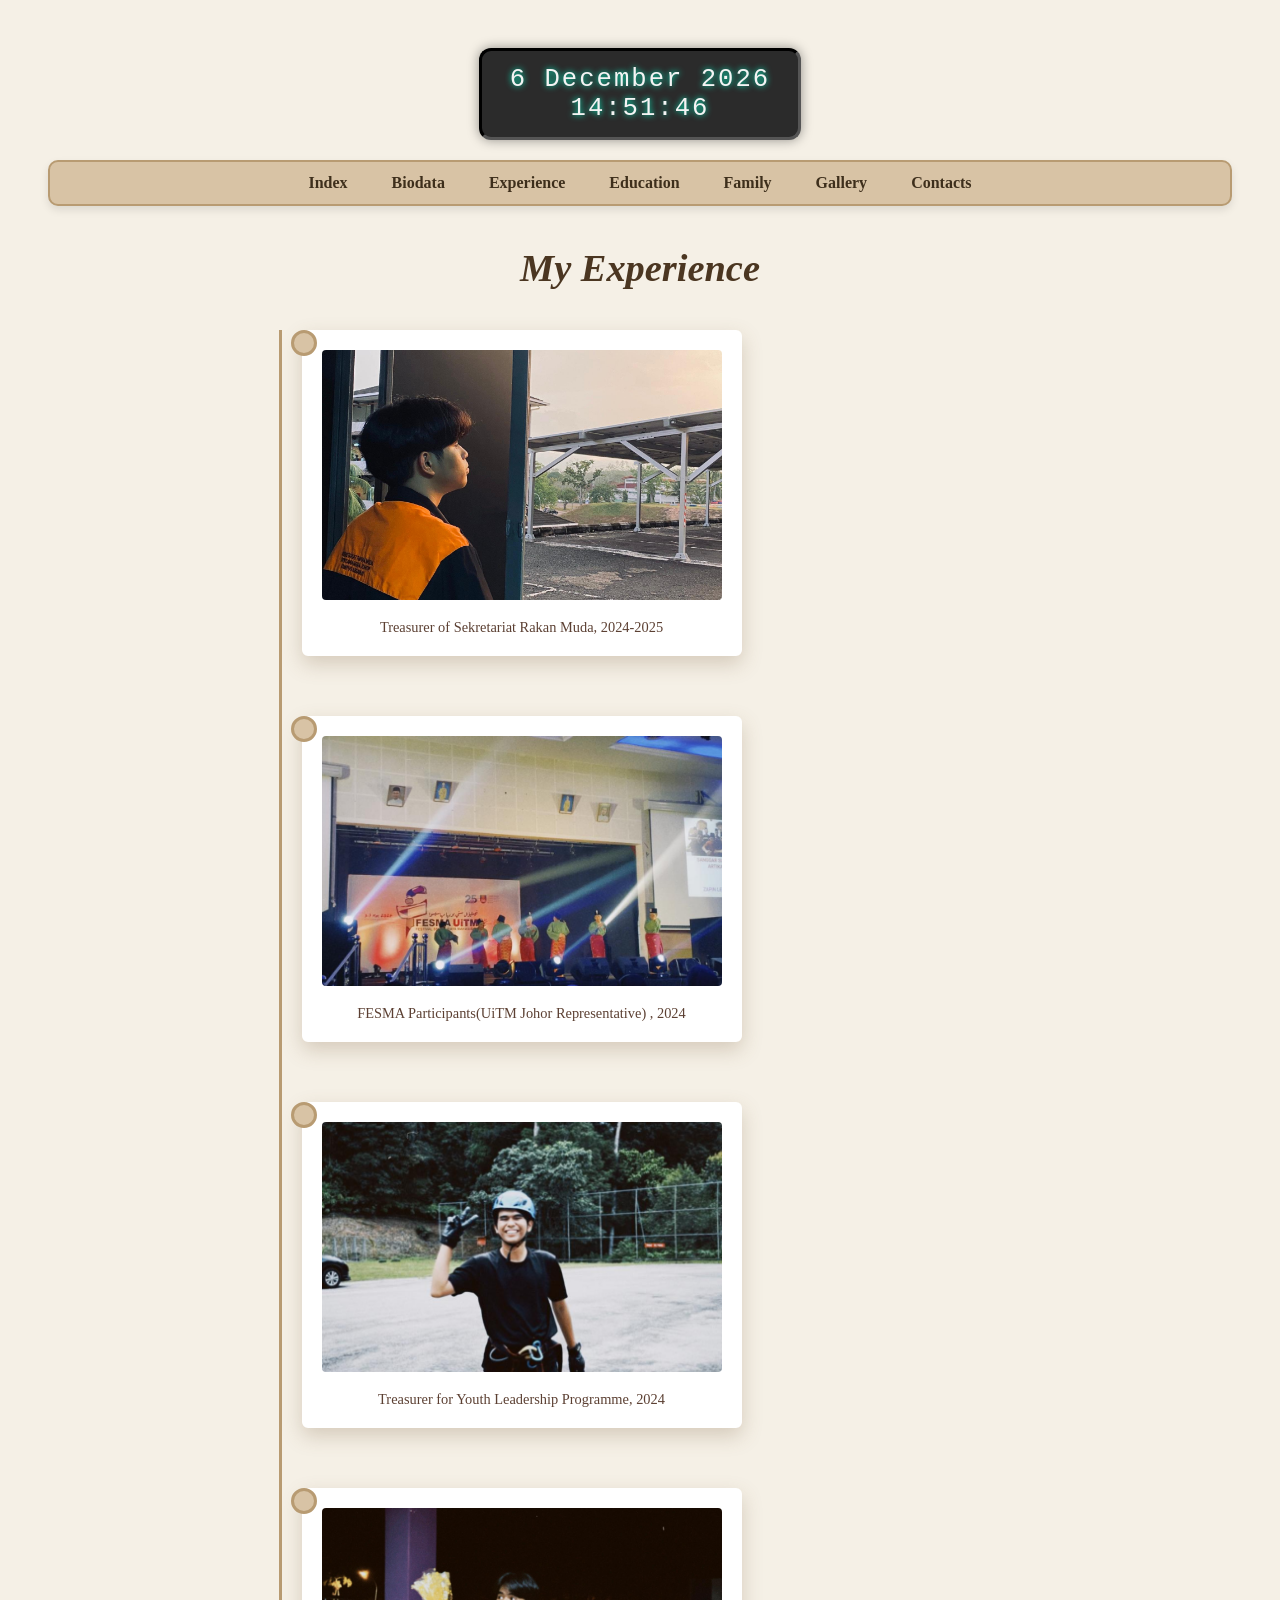
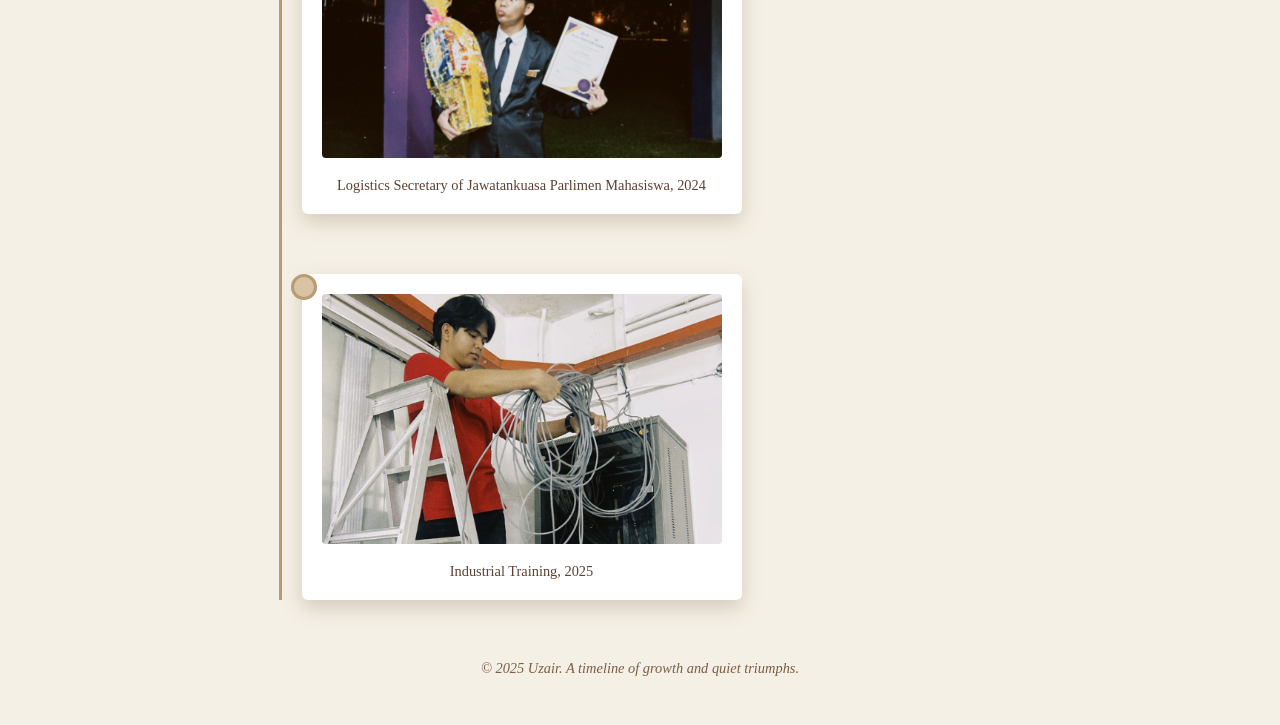
==== experience.html @ e64a84ff "Add files via upload" ====
<!DOCTYPE html>
<html lang="en">
<head>
  <meta charset="UTF-8">
  <title>Experience</title>
  <style>
    body {
      font-family: 'Georgia', serif;
      background-image: url('https://www.transparenttextures.com/patterns/old-map.png');
      background-color: #f5f0e6;
      color: #3e2f1c;
      padding: 40px;
    }

#clock-container {
  text-align: center;
  margin-bottom: 20px;
}

#clock {
  font-family: 'Courier New', monospace;
  font-size: 1.6em;
  color: #f4f4f4;
  background-color: #2b2b2b;
  border: 3px inset #555;
  padding: 14px 28px;
  border-radius: 12px;
  display: inline-block;
  box-shadow: 0 0 12px rgba(0,0,0,0.4);
  letter-spacing: 2px;
  text-shadow: 0 0 6px #00ffcc;
}

    .navbar {
      background-color: #d8c3a5;
      border: 2px solid #b89b72;
      padding: 12px;
      margin-bottom: 40px;
      border-radius: 10px;
      text-align: center;
      box-shadow: 0 4px 8px rgba(0,0,0,0.1);
    }

    .navbar a {
      color: #3e2f1c;
      text-decoration: none;
      margin: 0 20px;
      font-weight: bold;
      font-family: 'Palatino Linotype', serif;
    }

    .navbar a:hover { text-decoration: underline; }

    h1 {
      font-family: 'Palatino Linotype', serif;
      font-style: italic;
      font-size: 2.4em;
      color: #4b3621;
      text-align: center;
      margin-bottom: 40px;
    }

    .timeline {
      position: relative;
      margin: 0 auto;
      max-width: 700px;
      padding-left: 20px;
      border-left: 3px solid #b89b72;
    }

    .timeline-entry {
      position: relative;
      margin-bottom: 60px;
      opacity: 0;
      transform: translateY(40px);
      transition: opacity 1.2s ease-out, transform 1.2s ease-out;
    }

    .timeline-entry.visible {
      opacity: 1;
      transform: translateY(0);
    }

    .timeline-entry::before {
      content: '';
      position: absolute;
      left: -11px;
      top: 0;
      width: 20px;
      height: 20px;
      background-color: #d8c3a5;
      border: 3px solid #b89b72;
      border-radius: 50%;
    }

    .polaroid {
      background-color: #fff;
      border: 10px solid #fff;
      border-radius: 6px;
      box-shadow: 0 8px 20px rgba(120, 90, 60, 0.25);
      padding: 10px;
      text-align: center;
      width: 100%;
      max-width: 400px;
      margin-top: 10px;
    }

    .polaroid img {
      width: 100%;
      height: 250px;
      object-fit: cover;
      border-radius: 4px;
      margin-bottom: 10px;
    }

    .caption {
      font-family: 'Georgia', serif;   /* Normal serif font */
  font-size: 0.9em;
  color: #5c4033;
  margin-top: 5px;
  animation: glow 2s ease-in-out infinite alternate;

    }

    @keyframes glow {
      from {
        text-shadow: 0 0 5px rgba(255, 235, 200, 0.4);
      }
      to {
        text-shadow: 0 0 15px rgba(255, 235, 200, 0.8);
      }
    }

    .footer {
      text-align: center;
      font-size: 0.9em;
      color: #7b5e45;
      margin-top: 50px;
      font-style: italic;
    }
  </style>
</head>

<script>
  function revealOnScroll() {
    const entries = document.querySelectorAll('.timeline-entry');
    const windowHeight = window.innerHeight;

    entries.forEach(entry => {
      const position = entry.getBoundingClientRect().top;
      if (position < windowHeight - 100) {
        entry.classList.add('visible');
      }
    });
  }

  window.addEventListener('scroll', revealOnScroll);
  window.addEventListener('load', revealOnScroll);
</script>

<body>

<div id="clock-container">
  <div id="clock"></div>
</div>

  <div class="navbar">
      <a href="index.html">Index</a>
      <a href="biodata.html">Biodata</a>
      <a href="experience.html">Experience</a>
      <a href="education.html">Education</a>
      <a href="family.html">Family</a>
      <a href="gallery.html">Gallery</a>
      <a href="contacts.html">Contacts</a>
  </div>

  <h1>My Experience</h1>

  <div class="timeline">
    <div class="timeline-entry">
      <div class="polaroid">
        <img src="experience1.jpg" alt="Experience 1">
        <div class="caption">Treasurer of Sekretariat Rakan Muda, 2024-2025</div>
      </div>
    </div>

    <div class="timeline-entry">
      <div class="polaroid">
        <img src="experience4.jpg" alt="Experience 2">
        <div class="caption">FESMA Participants(UiTM Johor Representative) , 2024</div>
      </div>
    </div>

    <div class="timeline-entry">
      <div class="polaroid">
        <img src="experience2.jpg" alt="Experience 3">
        <div class="caption">Treasurer for Youth Leadership Programme, 2024</div>
      </div>
    </div>

    <div class="timeline-entry">
      <div class="polaroid">
        <img src="experience3.jpg" alt="Experience 4">
        <div class="caption">Logistics Secretary of Jawatankuasa Parlimen Mahasiswa, 2024</div>
      </div>
    </div>

    <div class="timeline-entry">
      <div class="polaroid">
        <img src="experience5.jpg" alt="Experience 5">
        <div class="caption">Industrial Training, 2025</div>
      </div>
    </div>
  </div>

  <div class="footer">
    &copy; 2025 Uzair. A timeline of growth and quiet triumphs.
  </div>

  <script>
    function revealOnScroll() {
      const entries = document.querySelectorAll('.timeline-entry');
      const windowHeight = window.innerHeight;

      entries.forEach(entry => {
        const position = entry.getBoundingClientRect().top;
        if (position < windowHeight - 100) {
          entry.classList.add('visible');
        }
      });
    }

    window.addEventListener('scroll', revealOnScroll);
    window.addEventListener('load', revealOnScroll);
  </script>

<script>
function updateClock() {
  const options = {
    timeZone: 'Asia/Kuala_Lumpur',
    hour: '2-digit',
    minute: '2-digit',
    second: '2-digit',
    year: 'numeric',
    month: 'long',
    day: 'numeric'
  };

  const now = new Date();
  const formatter = new Intl.DateTimeFormat('en-GB', options);
  const parts = formatter.formatToParts(now);

  let dateStr = '';
  let timeStr = '';
  parts.forEach(part => {
    if (['year', 'month', 'day'].includes(part.type)) {
      dateStr += part.value + ' ';
    }
    if (['hour', 'minute', 'second'].includes(part.type)) {
      timeStr += part.value + (part.type !== 'second' ? ':' : '');
    }
  });

  document.getElementById('clock').innerHTML = 
    `${dateStr.trim()}<br>${timeStr}`;
}

setInterval(updateClock, 1000);
updateClock();
</script>

</body>
</html>
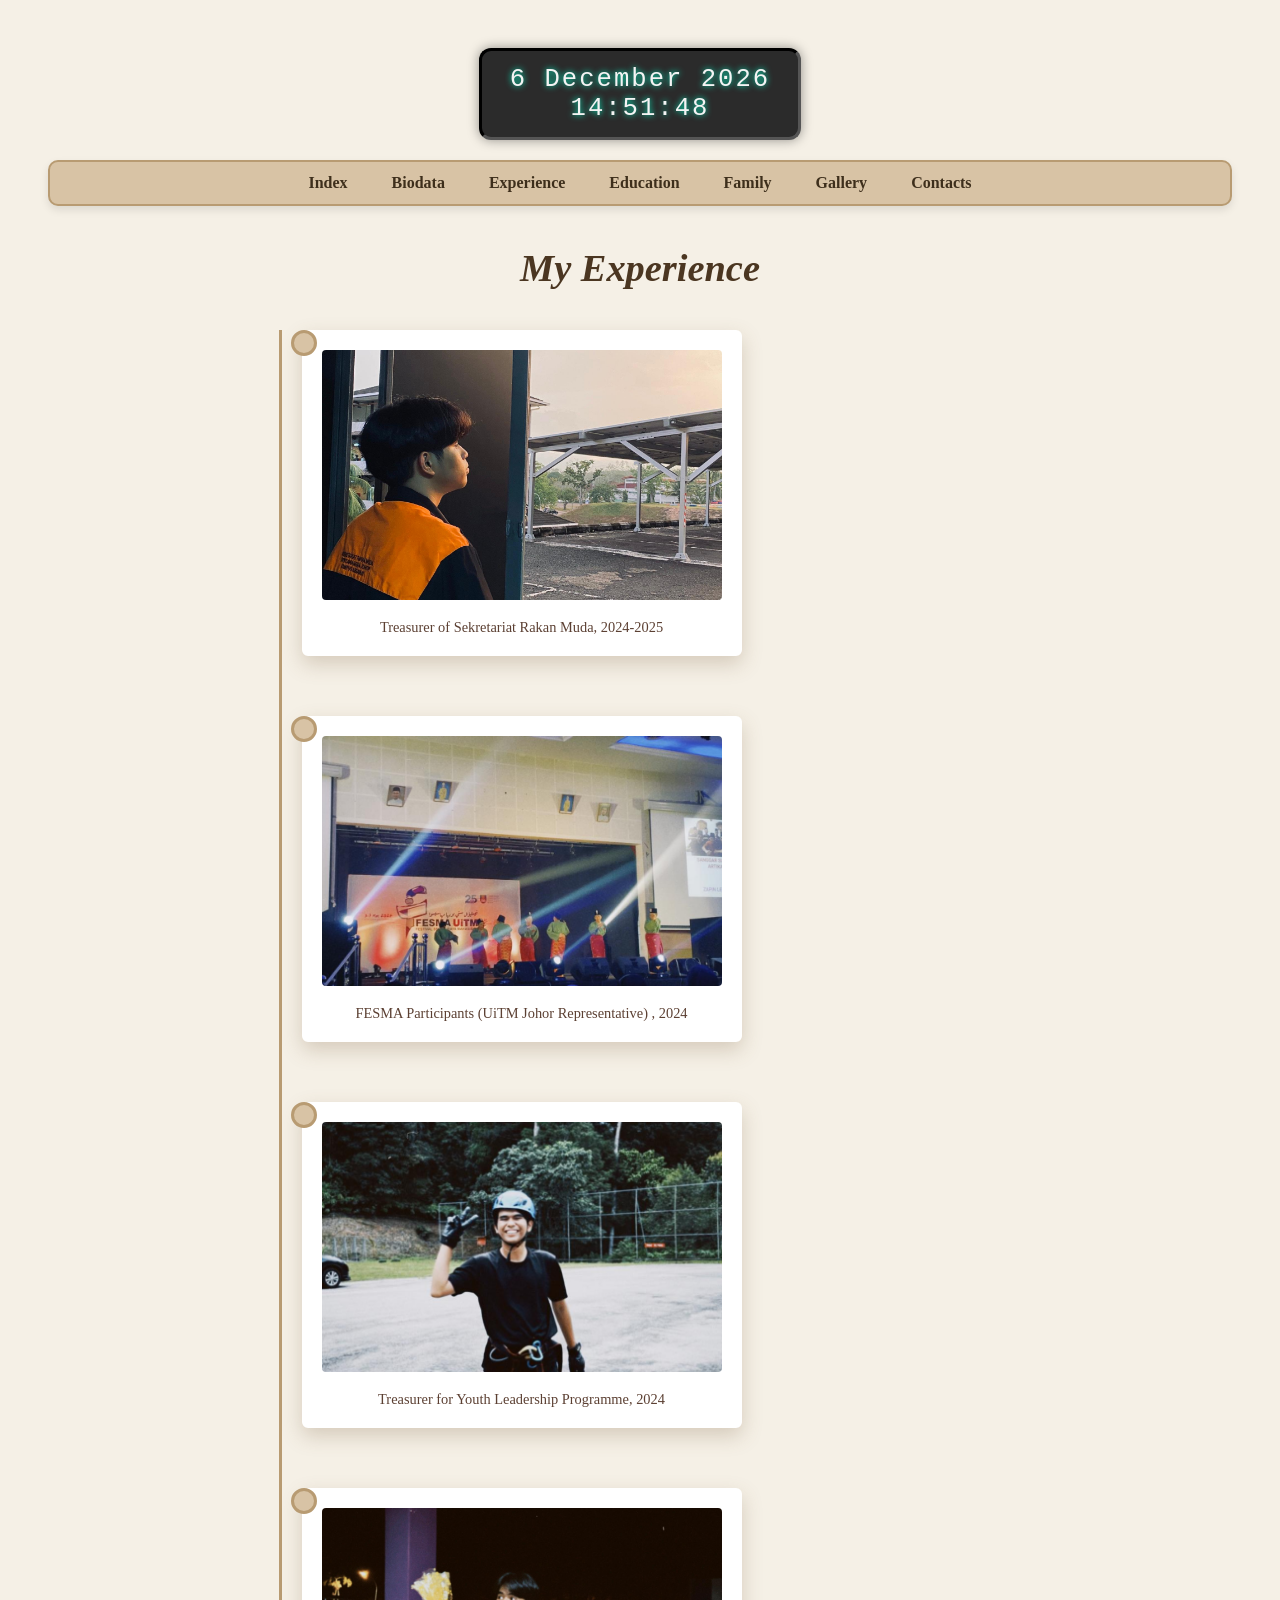
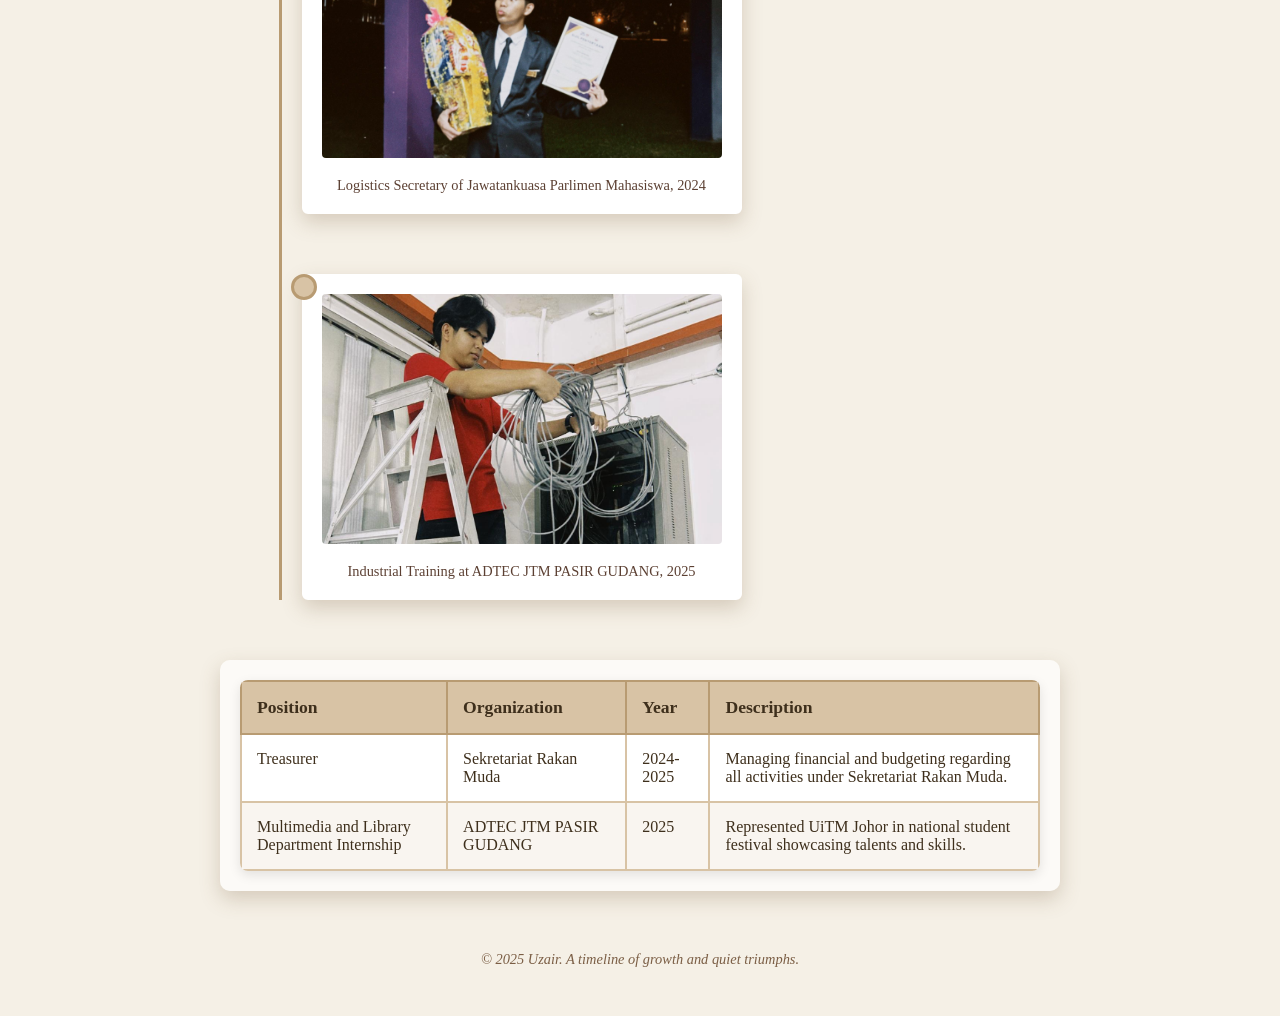
==== commit dac256db: "Update experience.html" ====
--- a/experience.html
+++ b/experience.html
@@ -12,24 +12,24 @@
       padding: 40px;
     }
 
-#clock-container {
-  text-align: center;
-  margin-bottom: 20px;
-}
-
-#clock {
-  font-family: 'Courier New', monospace;
-  font-size: 1.6em;
-  color: #f4f4f4;
-  background-color: #2b2b2b;
-  border: 3px inset #555;
-  padding: 14px 28px;
-  border-radius: 12px;
-  display: inline-block;
-  box-shadow: 0 0 12px rgba(0,0,0,0.4);
-  letter-spacing: 2px;
-  text-shadow: 0 0 6px #00ffcc;
-}
+    #clock-container {
+      text-align: center;
+      margin-bottom: 20px;
+    }
+
+    #clock {
+      font-family: 'Courier New', monospace;
+      font-size: 1.6em;
+      color: #f4f4f4;
+      background-color: #2b2b2b;
+      border: 3px inset #555;
+      padding: 14px 28px;
+      border-radius: 12px;
+      display: inline-block;
+      box-shadow: 0 0 12px rgba(0,0,0,0.4);
+      letter-spacing: 2px;
+      text-shadow: 0 0 6px #00ffcc;
+    }
 
     .navbar {
       background-color: #d8c3a5;
@@ -49,7 +49,9 @@
       font-family: 'Palatino Linotype', serif;
     }
 
-    .navbar a:hover { text-decoration: underline; }
+    .navbar a:hover { 
+      text-decoration: underline; 
+    }
 
     h1 {
       font-family: 'Palatino Linotype', serif;
@@ -114,12 +116,11 @@
     }
 
     .caption {
-      font-family: 'Georgia', serif;   /* Normal serif font */
-  font-size: 0.9em;
-  color: #5c4033;
-  margin-top: 5px;
-  animation: glow 2s ease-in-out infinite alternate;
-
+      font-family: 'Georgia', serif;
+      font-size: 0.9em;
+      color: #5c4033;
+      margin-top: 5px;
+      animation: glow 2s ease-in-out infinite alternate;
     }
 
     @keyframes glow {
@@ -131,6 +132,52 @@
       }
     }
 
+    /* Table Styles */
+    .table-container {
+      max-width: 800px;
+      margin: 60px auto;
+      padding: 20px;
+      background-color: rgba(255, 255, 255, 0.7);
+      border-radius: 10px;
+      box-shadow: 0 8px 20px rgba(120, 90, 60, 0.25);
+    }
+
+    .experience-table {
+      width: 100%;
+      border-collapse: collapse;
+      font-family: 'Georgia', serif;
+      background-color: #fff;
+      border-radius: 8px;
+      overflow: hidden;
+      box-shadow: 0 4px 12px rgba(0,0,0,0.1);
+    }
+
+    .experience-table th {
+      background-color: #d8c3a5;
+      color: #3e2f1c;
+      padding: 15px;
+      text-align: left;
+      font-weight: bold;
+      border: 2px solid #b89b72;
+      font-size: 1.1em;
+    }
+
+    .experience-table td {
+      padding: 15px;
+      border: 2px solid #d8c3a5;
+      color: #3e2f1c;
+      vertical-align: top;
+    }
+
+    .experience-table tr:nth-child(even) {
+      background-color: #f9f5f0;
+    }
+
+    .experience-table tr:hover {
+      background-color: #f5ead8;
+      transition: background-color 0.3s ease;
+    }
+
     .footer {
       text-align: center;
       font-size: 0.9em;
@@ -140,23 +187,6 @@
     }
   </style>
 </head>
-
-<script>
-  function revealOnScroll() {
-    const entries = document.querySelectorAll('.timeline-entry');
-    const windowHeight = window.innerHeight;
-
-    entries.forEach(entry => {
-      const position = entry.getBoundingClientRect().top;
-      if (position < windowHeight - 100) {
-        entry.classList.add('visible');
-      }
-    });
-  }
-
-  window.addEventListener('scroll', revealOnScroll);
-  window.addEventListener('load', revealOnScroll);
-</script>
 
 <body>
 
@@ -187,7 +217,7 @@
     <div class="timeline-entry">
       <div class="polaroid">
         <img src="experience4.jpg" alt="Experience 2">
-        <div class="caption">FESMA Participants(UiTM Johor Representative) , 2024</div>
+        <div class="caption">FESMA Participants (UiTM Johor Representative) , 2024</div>
       </div>
     </div>
 
@@ -208,9 +238,37 @@
     <div class="timeline-entry">
       <div class="polaroid">
         <img src="experience5.jpg" alt="Experience 5">
-        <div class="caption">Industrial Training, 2025</div>
-      </div>
-    </div>
+        <div class="caption">Industrial Training at ADTEC JTM PASIR GUDANG, 2025</div>
+      </div>
+    </div>
+  </div>
+
+  <!-- Experience Summary Table -->
+  <div class="table-container">
+    <table class="experience-table">
+      <thead>
+        <tr>
+          <th>Position</th>
+          <th>Organization</th>
+          <th>Year</th>
+          <th>Description</th>
+        </tr>
+      </thead>
+      <tbody>
+        <tr>
+          <td>Treasurer</td>
+          <td>Sekretariat Rakan Muda</td>
+          <td>2024-2025</td>
+          <td>Managing financial and budgeting regarding all activities under Sekretariat Rakan Muda.</td>
+        </tr>
+        <tr>
+          <td>Multimedia and Library Department Internship</td>
+          <td>ADTEC JTM PASIR GUDANG</td>
+          <td>2025</td>
+          <td>Represented UiTM Johor in national student festival showcasing talents and skills.</td>
+        </tr>
+      </tbody>
+    </table>
   </div>
 
   <div class="footer">
@@ -232,42 +290,40 @@
 
     window.addEventListener('scroll', revealOnScroll);
     window.addEventListener('load', revealOnScroll);
+
+    function updateClock() {
+      const options = {
+        timeZone: 'Asia/Kuala_Lumpur',
+        hour: '2-digit',
+        minute: '2-digit',
+        second: '2-digit',
+        year: 'numeric',
+        month: 'long',
+        day: 'numeric'
+      };
+
+      const now = new Date();
+      const formatter = new Intl.DateTimeFormat('en-GB', options);
+      const parts = formatter.formatToParts(now);
+
+      let dateStr = '';
+      let timeStr = '';
+      parts.forEach(part => {
+        if (['year', 'month', 'day'].includes(part.type)) {
+          dateStr += part.value + ' ';
+        }
+        if (['hour', 'minute', 'second'].includes(part.type)) {
+          timeStr += part.value + (part.type !== 'second' ? ':' : '');
+        }
+      });
+
+      document.getElementById('clock').innerHTML = 
+        `${dateStr.trim()}<br>${timeStr}`;
+    }
+
+    setInterval(updateClock, 1000);
+    updateClock();
   </script>
 
-<script>
-function updateClock() {
-  const options = {
-    timeZone: 'Asia/Kuala_Lumpur',
-    hour: '2-digit',
-    minute: '2-digit',
-    second: '2-digit',
-    year: 'numeric',
-    month: 'long',
-    day: 'numeric'
-  };
-
-  const now = new Date();
-  const formatter = new Intl.DateTimeFormat('en-GB', options);
-  const parts = formatter.formatToParts(now);
-
-  let dateStr = '';
-  let timeStr = '';
-  parts.forEach(part => {
-    if (['year', 'month', 'day'].includes(part.type)) {
-      dateStr += part.value + ' ';
-    }
-    if (['hour', 'minute', 'second'].includes(part.type)) {
-      timeStr += part.value + (part.type !== 'second' ? ':' : '');
-    }
-  });
-
-  document.getElementById('clock').innerHTML = 
-    `${dateStr.trim()}<br>${timeStr}`;
-}
-
-setInterval(updateClock, 1000);
-updateClock();
-</script>
-
 </body>
-</html>+</html>
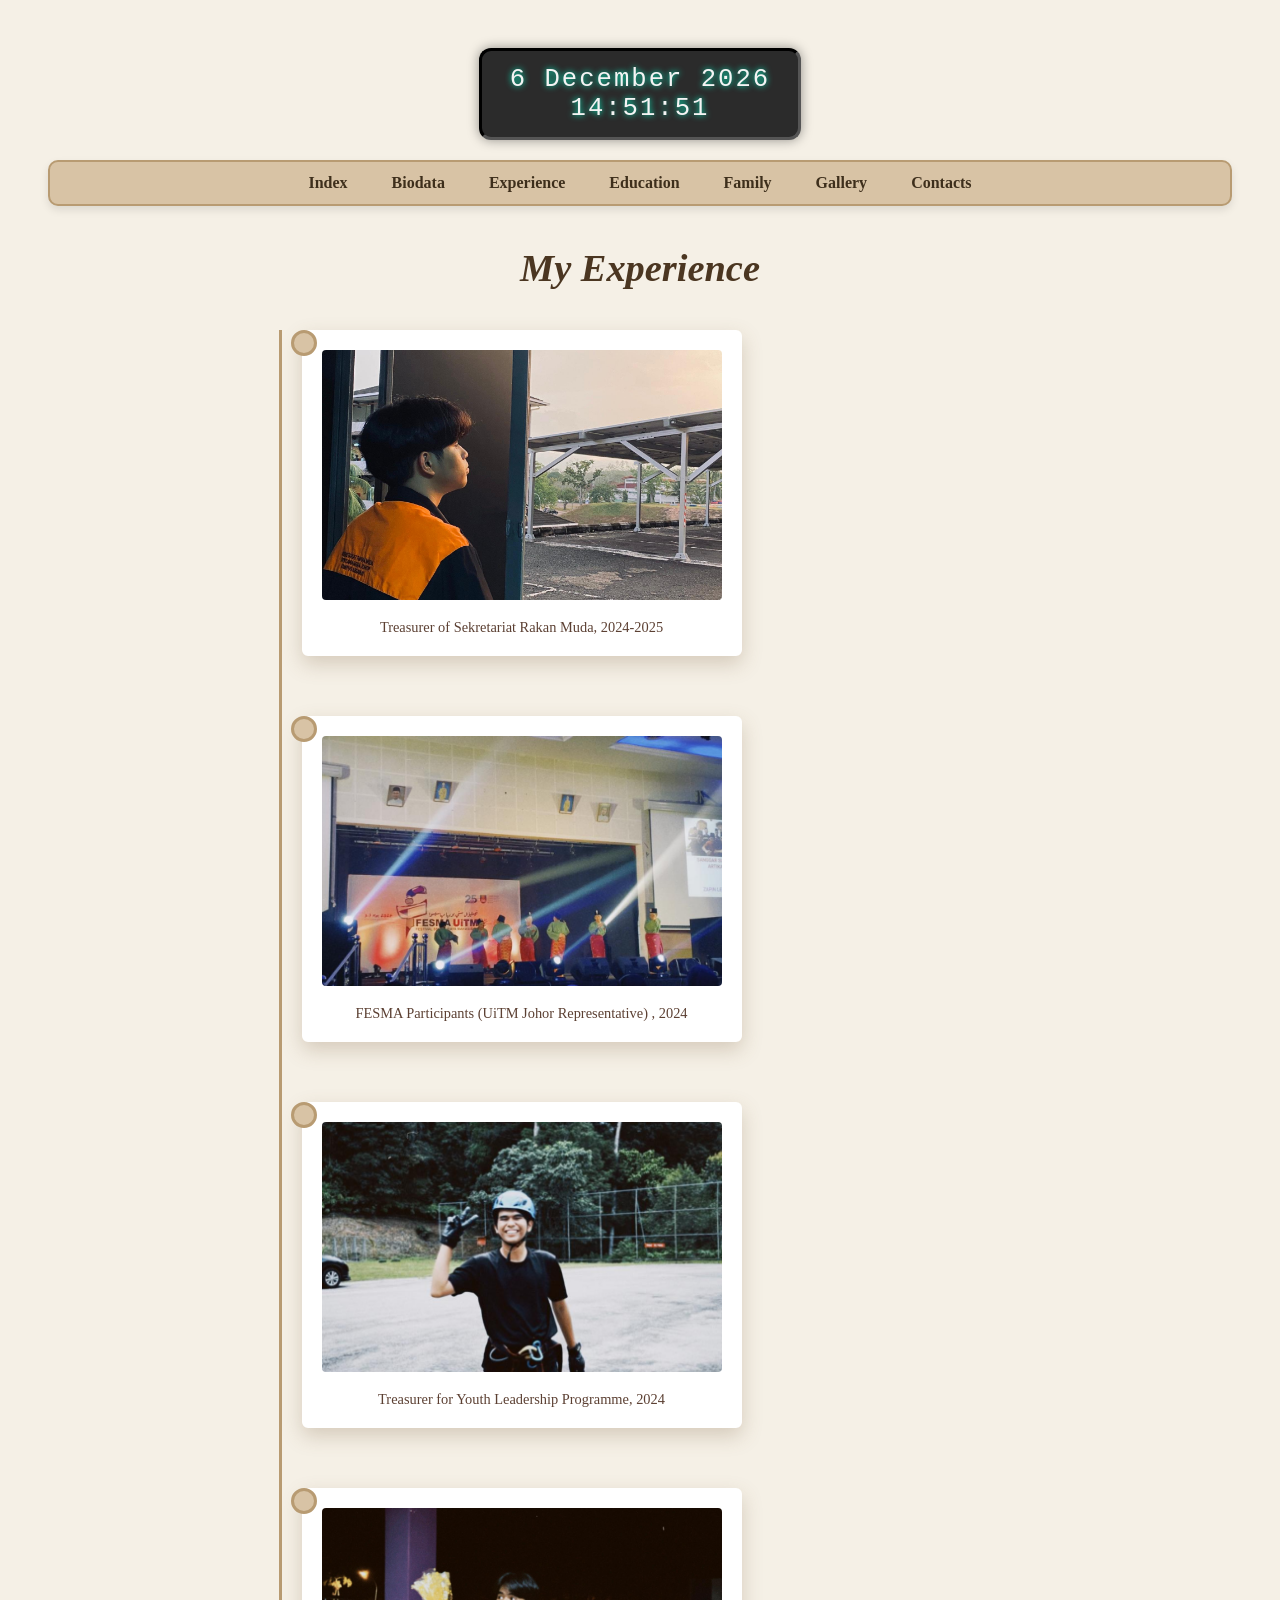
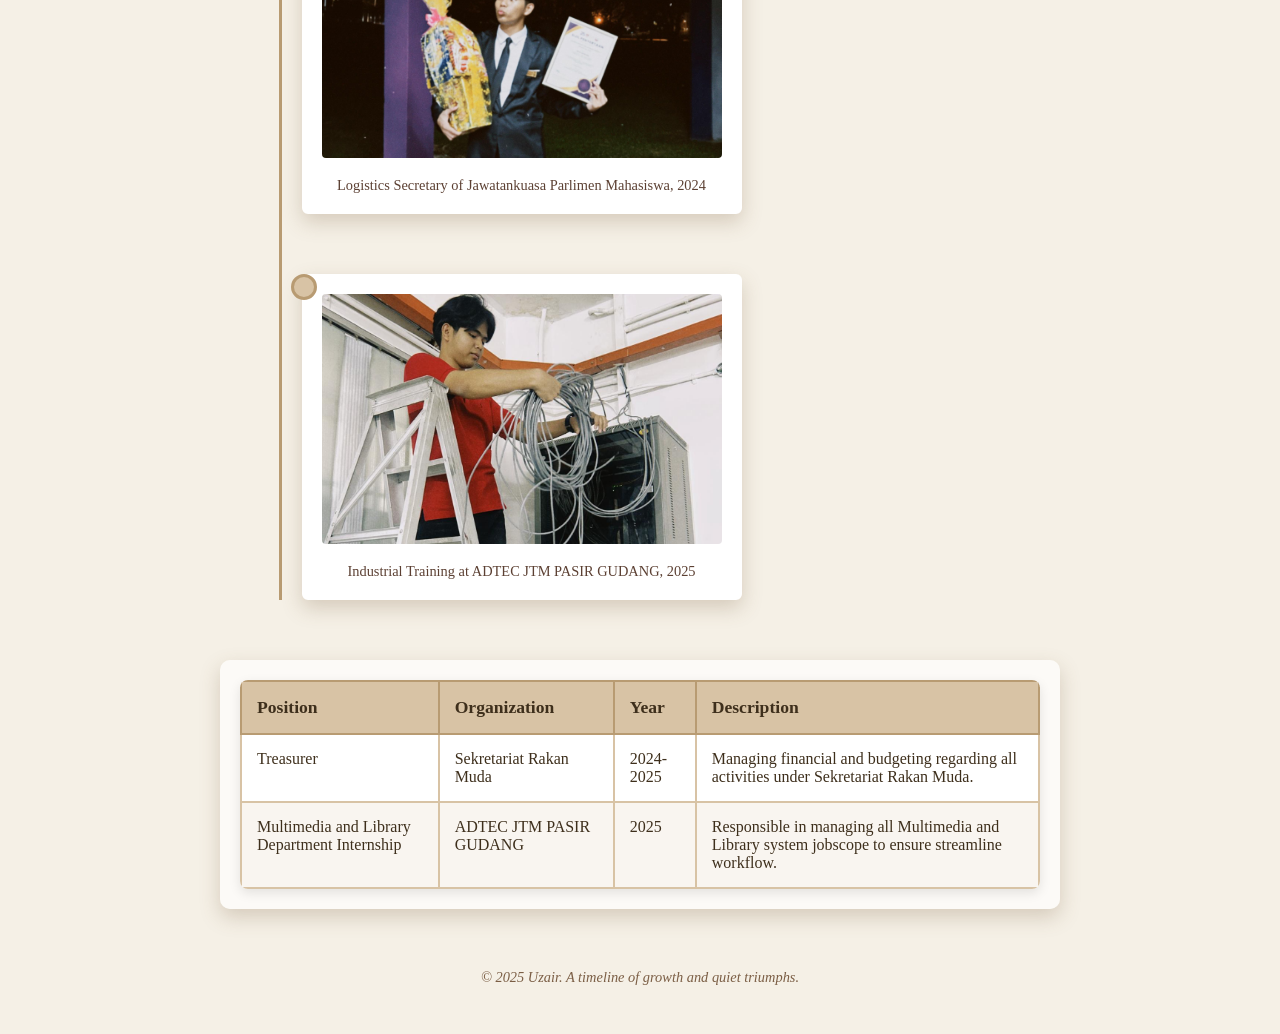
==== commit f5e1f5ee: "Update experience.html" ====
--- a/experience.html
+++ b/experience.html
@@ -265,7 +265,7 @@
           <td>Multimedia and Library Department Internship</td>
           <td>ADTEC JTM PASIR GUDANG</td>
           <td>2025</td>
-          <td>Represented UiTM Johor in national student festival showcasing talents and skills.</td>
+          <td>Responsible in managing all Multimedia and Library system jobscope to ensure streamline workflow.</td>
         </tr>
       </tbody>
     </table>
@@ -327,3 +327,4 @@
 
 </body>
 </html>
+
